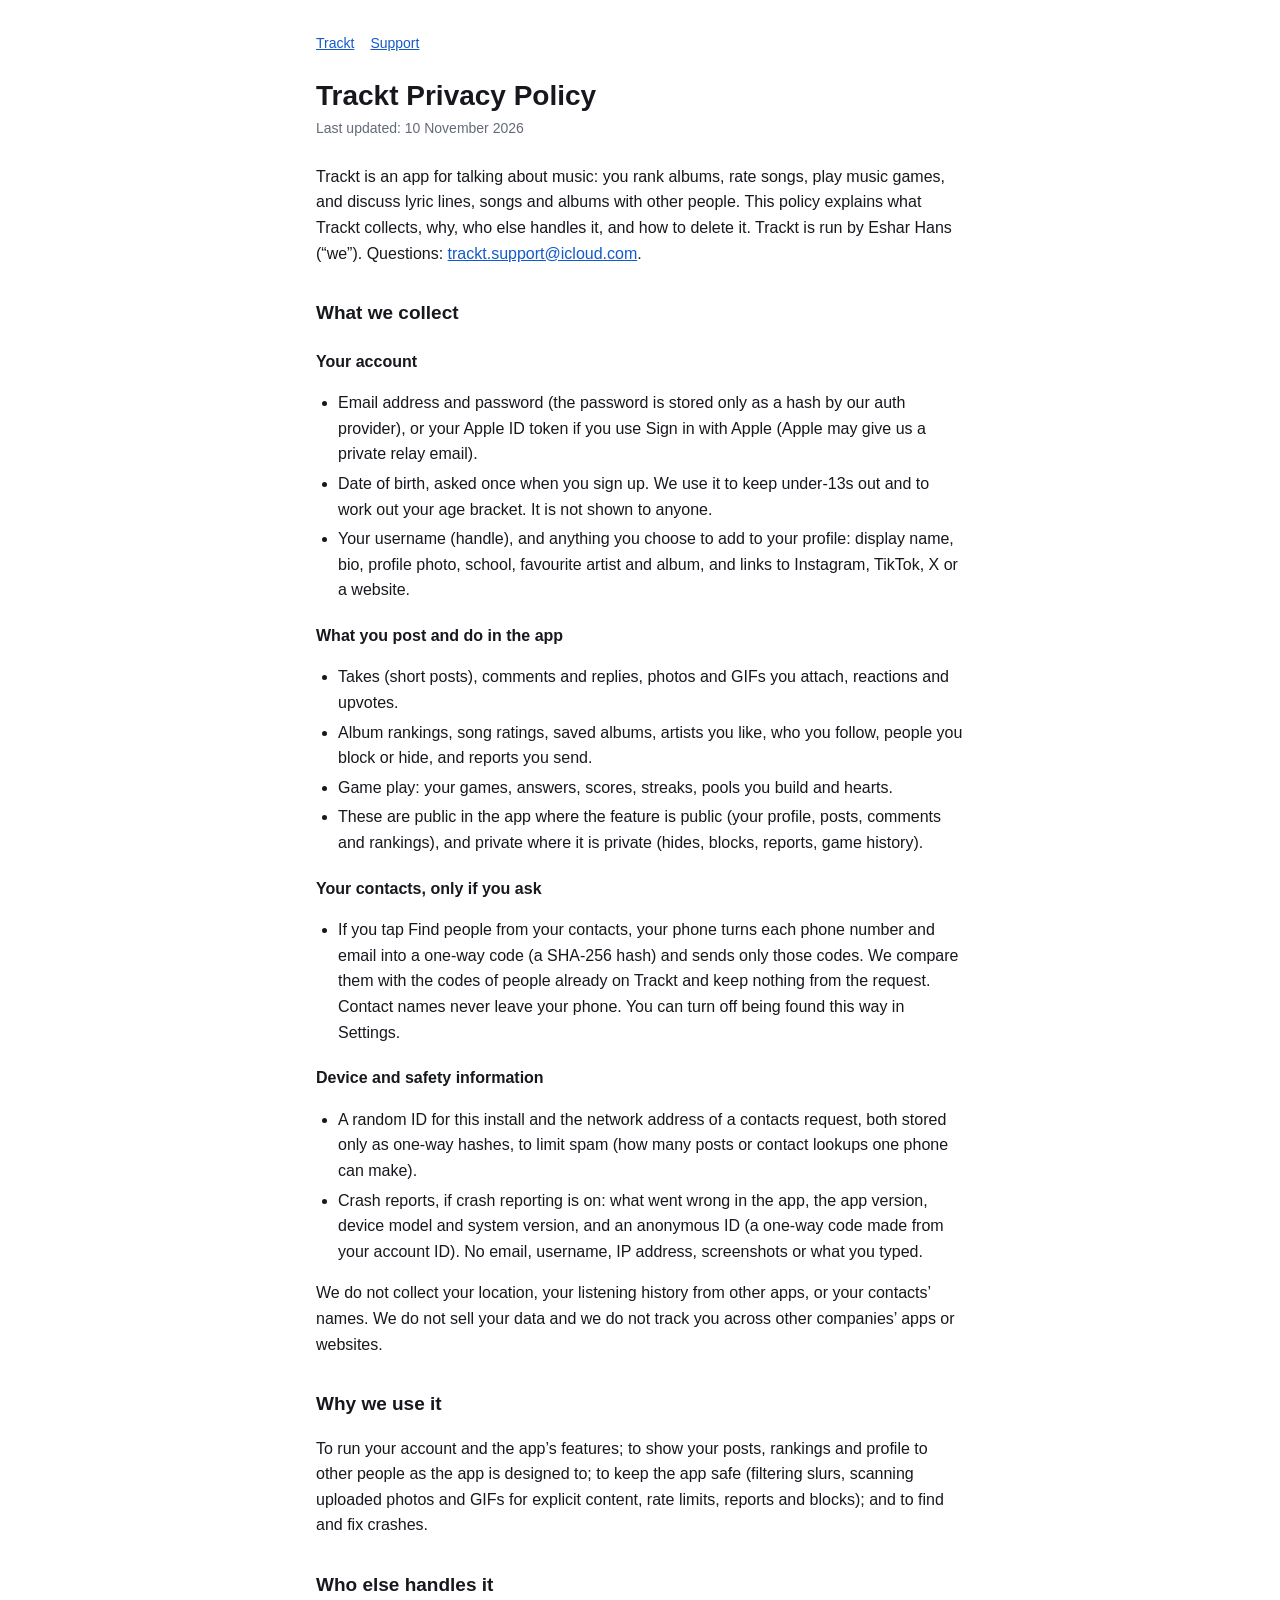
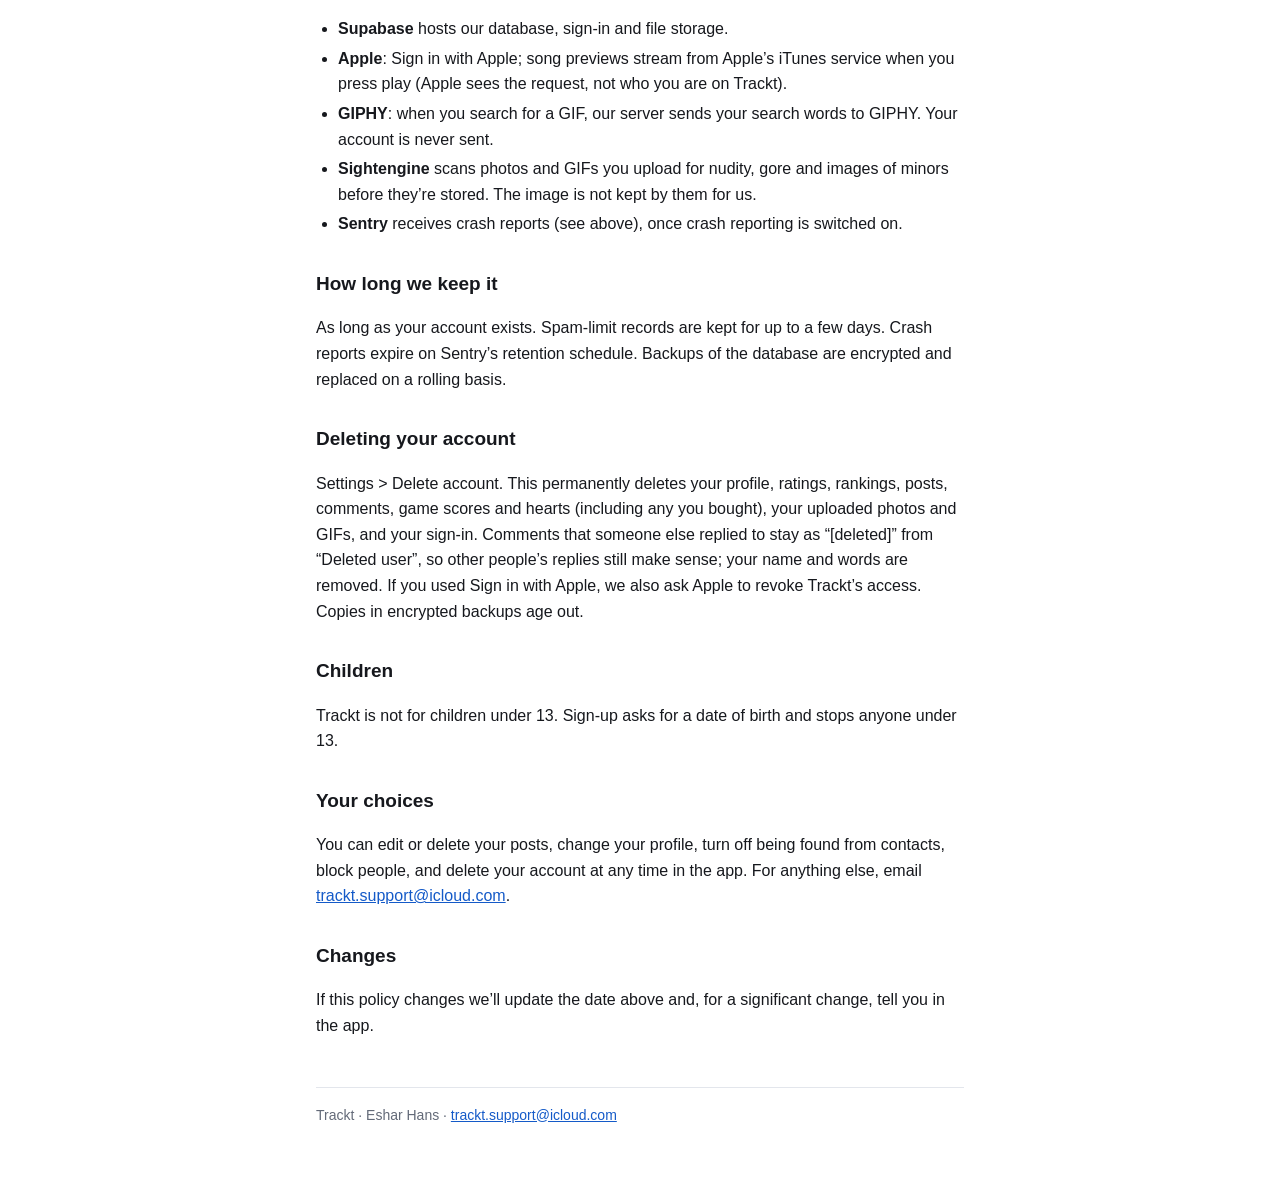
==== privacy/index.html @ 44f6e6fe "Trackt privacy policy and support pages" ====
<!doctype html>
<html lang="en">
<head>
<meta charset="utf-8">
<meta name="viewport" content="width=device-width, initial-scale=1">
<title>Trackt Privacy Policy</title>
<link rel="stylesheet" href="../style.css">
</head>
<body>
<main>
<nav><a href="../">Trackt</a><a href="../support/">Support</a></nav>
<h1>Trackt Privacy Policy</h1>
<p class="updated">Last updated: 10 November 2026</p>

<p>Trackt is an app for talking about music: you rank albums, rate songs, play music games, and discuss lyric lines, songs and albums with other people. This policy explains what Trackt collects, why, who else handles it, and how to delete it. Trackt is run by Eshar Hans (“we”). Questions: <a href="mailto:trackt.support@icloud.com">trackt.support@icloud.com</a>.</p>

<h2>What we collect</h2>
<h3>Your account</h3>
<ul>
<li>Email address and password (the password is stored only as a hash by our auth provider), or your Apple ID token if you use Sign in with Apple (Apple may give us a private relay email).</li>
<li>Date of birth, asked once when you sign up. We use it to keep under-13s out and to work out your age bracket. It is not shown to anyone.</li>
<li>Your username (handle), and anything you choose to add to your profile: display name, bio, profile photo, school, favourite artist and album, and links to Instagram, TikTok, X or a website.</li>
</ul>
<h3>What you post and do in the app</h3>
<ul>
<li>Takes (short posts), comments and replies, photos and GIFs you attach, reactions and upvotes.</li>
<li>Album rankings, song ratings, saved albums, artists you like, who you follow, people you block or hide, and reports you send.</li>
<li>Game play: your games, answers, scores, streaks, pools you build and hearts.</li>
<li>These are public in the app where the feature is public (your profile, posts, comments and rankings), and private where it is private (hides, blocks, reports, game history).</li>
</ul>
<h3>Your contacts, only if you ask</h3>
<ul>
<li>If you tap Find people from your contacts, your phone turns each phone number and email into a one-way code (a SHA-256 hash) and sends only those codes. We compare them with the codes of people already on Trackt and keep nothing from the request. Contact names never leave your phone. You can turn off being found this way in Settings.</li>
</ul>
<h3>Device and safety information</h3>
<ul>
<li>A random ID for this install and the network address of a contacts request, both stored only as one-way hashes, to limit spam (how many posts or contact lookups one phone can make).</li>
<li>Crash reports, if crash reporting is on: what went wrong in the app, the app version, device model and system version, and an anonymous ID (a one-way code made from your account ID). No email, username, IP address, screenshots or what you typed.</li>
</ul>
<p>We do not collect your location, your listening history from other apps, or your contacts’ names. We do not sell your data and we do not track you across other companies’ apps or websites.</p>

<h2>Why we use it</h2>
<p>To run your account and the app’s features; to show your posts, rankings and profile to other people as the app is designed to; to keep the app safe (filtering slurs, scanning uploaded photos and GIFs for explicit content, rate limits, reports and blocks); and to find and fix crashes.</p>

<h2>Who else handles it</h2>
<ul>
<li><strong>Supabase</strong> hosts our database, sign-in and file storage.</li>
<li><strong>Apple</strong>: Sign in with Apple; song previews stream from Apple’s iTunes service when you press play (Apple sees the request, not who you are on Trackt).</li>
<li><strong>GIPHY</strong>: when you search for a GIF, our server sends your search words to GIPHY. Your account is never sent.</li>
<li><strong>Sightengine</strong> scans photos and GIFs you upload for nudity, gore and images of minors before they’re stored. The image is not kept by them for us.</li>
<li><strong>Sentry</strong> receives crash reports (see above), once crash reporting is switched on.</li>
</ul>

<h2>How long we keep it</h2>
<p>As long as your account exists. Spam-limit records are kept for up to a few days. Crash reports expire on Sentry’s retention schedule. Backups of the database are encrypted and replaced on a rolling basis.</p>

<h2>Deleting your account</h2>
<p>Settings &gt; Delete account. This permanently deletes your profile, ratings, rankings, posts, comments, game scores and hearts (including any you bought), your uploaded photos and GIFs, and your sign-in. Comments that someone else replied to stay as “[deleted]” from “Deleted user”, so other people’s replies still make sense; your name and words are removed. If you used Sign in with Apple, we also ask Apple to revoke Trackt’s access. Copies in encrypted backups age out.</p>

<h2>Children</h2>
<p>Trackt is not for children under 13. Sign-up asks for a date of birth and stops anyone under 13.</p>

<h2>Your choices</h2>
<p>You can edit or delete your posts, change your profile, turn off being found from contacts, block people, and delete your account at any time in the app. For anything else, email <a href="mailto:trackt.support@icloud.com">trackt.support@icloud.com</a>.</p>

<h2>Changes</h2>
<p>If this policy changes we’ll update the date above and, for a significant change, tell you in the app.</p>

<footer>Trackt · Eshar Hans · <a href="mailto:trackt.support@icloud.com">trackt.support@icloud.com</a></footer>
</main>
</body>
</html>
---- style.css ----
:root { --bg:#ffffff; --text:#16181d; --muted:#636a78; --link:#145ac8; --rule:#e3e6ec; }
@media (prefers-color-scheme: dark) { :root { --bg:#111317; --text:#eceef2; --muted:#a3a9b6; --link:#7fb0ff; --rule:#2a2e36; } }
* { box-sizing: border-box; }
body { margin:0; background:var(--bg); color:var(--text); font:16px/1.6 -apple-system, BlinkMacSystemFont, "Segoe UI", Roboto, Helvetica, Arial, sans-serif; }
main { max-width:680px; margin:0 auto; padding:32px 16px 64px; }
nav { font-size:14px; margin-bottom:24px; } nav a { margin-right:16px; }
h1 { font-size:28px; line-height:1.25; margin:0 0 4px; } h2 { font-size:19px; margin:32px 0 8px; } h3 { font-size:16px; margin:20px 0 4px; }
.updated { color:var(--muted); font-size:14px; margin:0 0 24px; }
a { color:var(--link); } ul { padding-left:22px; } li { margin:4px 0; }
footer { border-top:1px solid var(--rule); margin-top:48px; padding-top:16px; color:var(--muted); font-size:14px; }
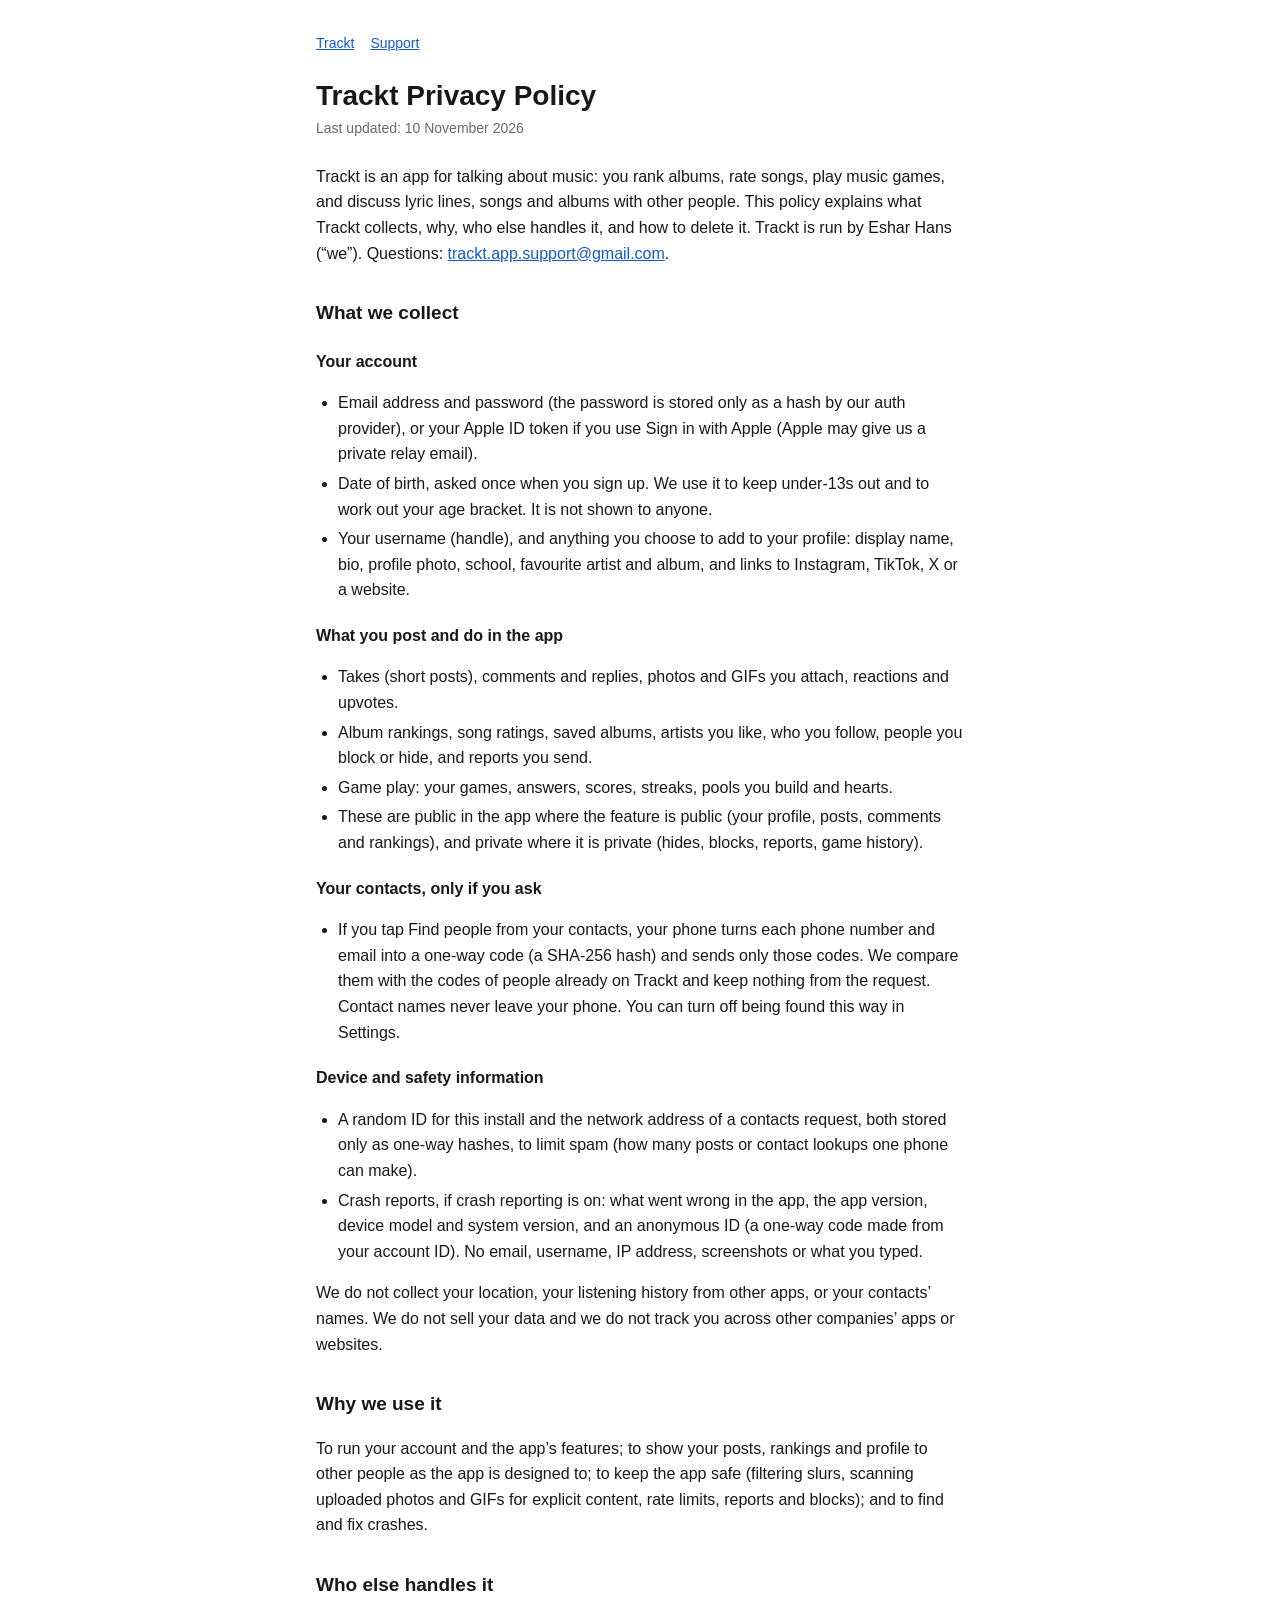
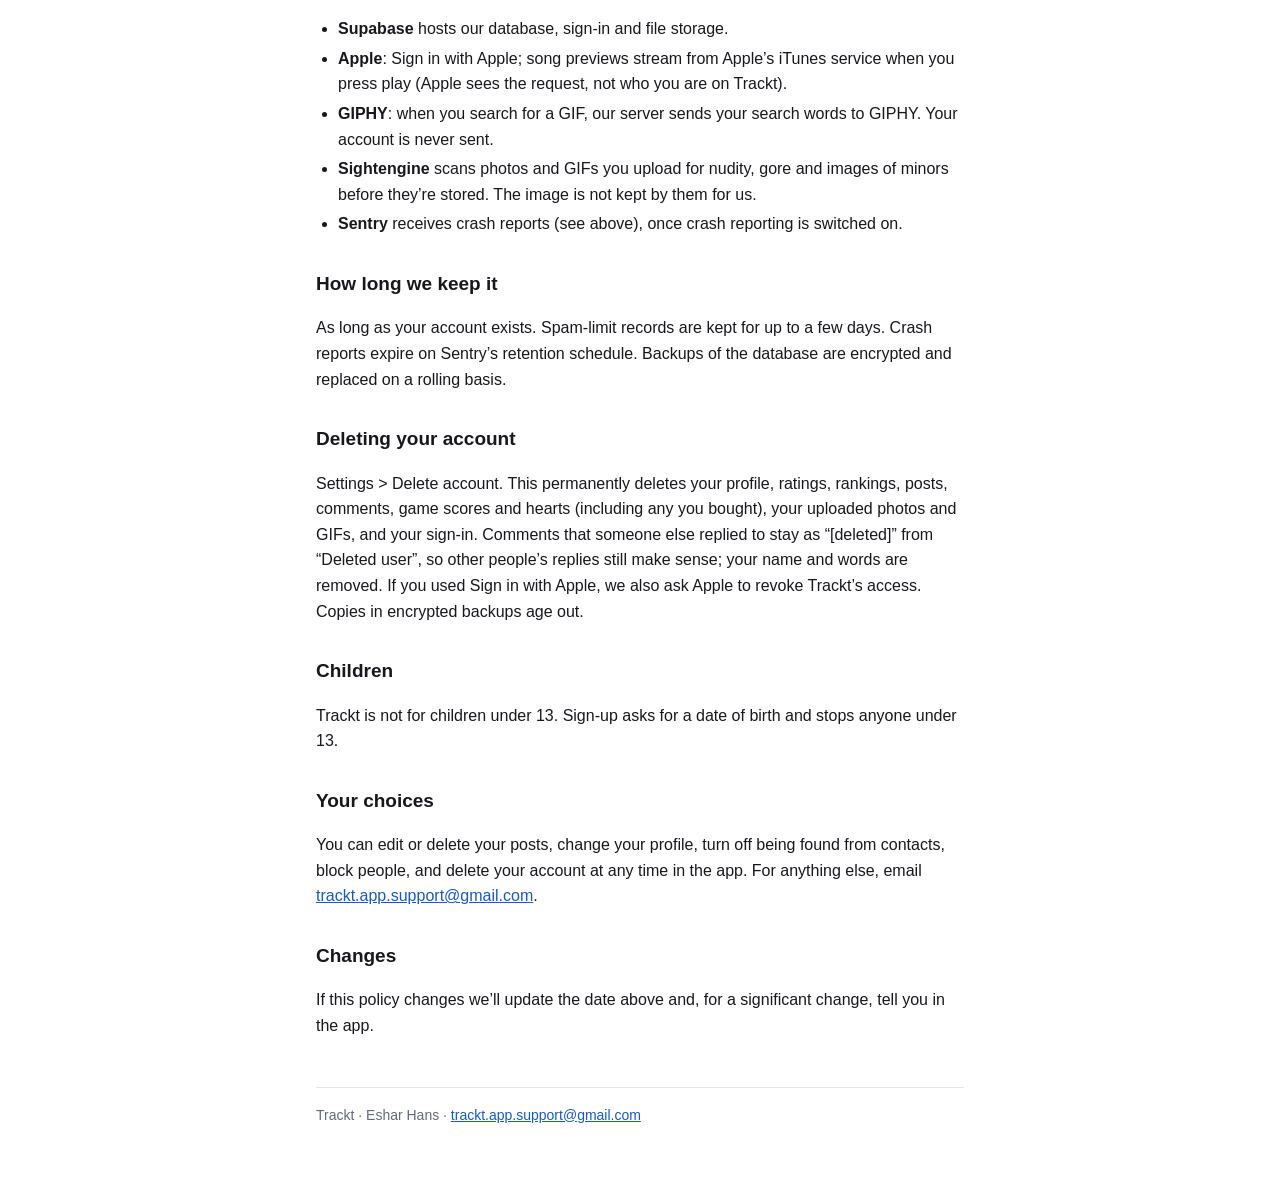
==== commit 198b272f: "Support email: trackt.app.support@gmail.com" ====
--- a/privacy/index.html
+++ b/privacy/index.html
@@ -12,7 +12,7 @@
 <h1>Trackt Privacy Policy</h1>
 <p class="updated">Last updated: 10 November 2026</p>
 
-<p>Trackt is an app for talking about music: you rank albums, rate songs, play music games, and discuss lyric lines, songs and albums with other people. This policy explains what Trackt collects, why, who else handles it, and how to delete it. Trackt is run by Eshar Hans (“we”). Questions: <a href="mailto:trackt.support@icloud.com">trackt.support@icloud.com</a>.</p>
+<p>Trackt is an app for talking about music: you rank albums, rate songs, play music games, and discuss lyric lines, songs and albums with other people. This policy explains what Trackt collects, why, who else handles it, and how to delete it. Trackt is run by Eshar Hans (“we”). Questions: <a href="mailto:trackt.app.support@gmail.com">trackt.app.support@gmail.com</a>.</p>
 
 <h2>What we collect</h2>
 <h3>Your account</h3>
@@ -61,12 +61,12 @@
 <p>Trackt is not for children under 13. Sign-up asks for a date of birth and stops anyone under 13.</p>
 
 <h2>Your choices</h2>
-<p>You can edit or delete your posts, change your profile, turn off being found from contacts, block people, and delete your account at any time in the app. For anything else, email <a href="mailto:trackt.support@icloud.com">trackt.support@icloud.com</a>.</p>
+<p>You can edit or delete your posts, change your profile, turn off being found from contacts, block people, and delete your account at any time in the app. For anything else, email <a href="mailto:trackt.app.support@gmail.com">trackt.app.support@gmail.com</a>.</p>
 
 <h2>Changes</h2>
 <p>If this policy changes we’ll update the date above and, for a significant change, tell you in the app.</p>
 
-<footer>Trackt · Eshar Hans · <a href="mailto:trackt.support@icloud.com">trackt.support@icloud.com</a></footer>
+<footer>Trackt · Eshar Hans · <a href="mailto:trackt.app.support@gmail.com">trackt.app.support@gmail.com</a></footer>
 </main>
 </body>
 </html>
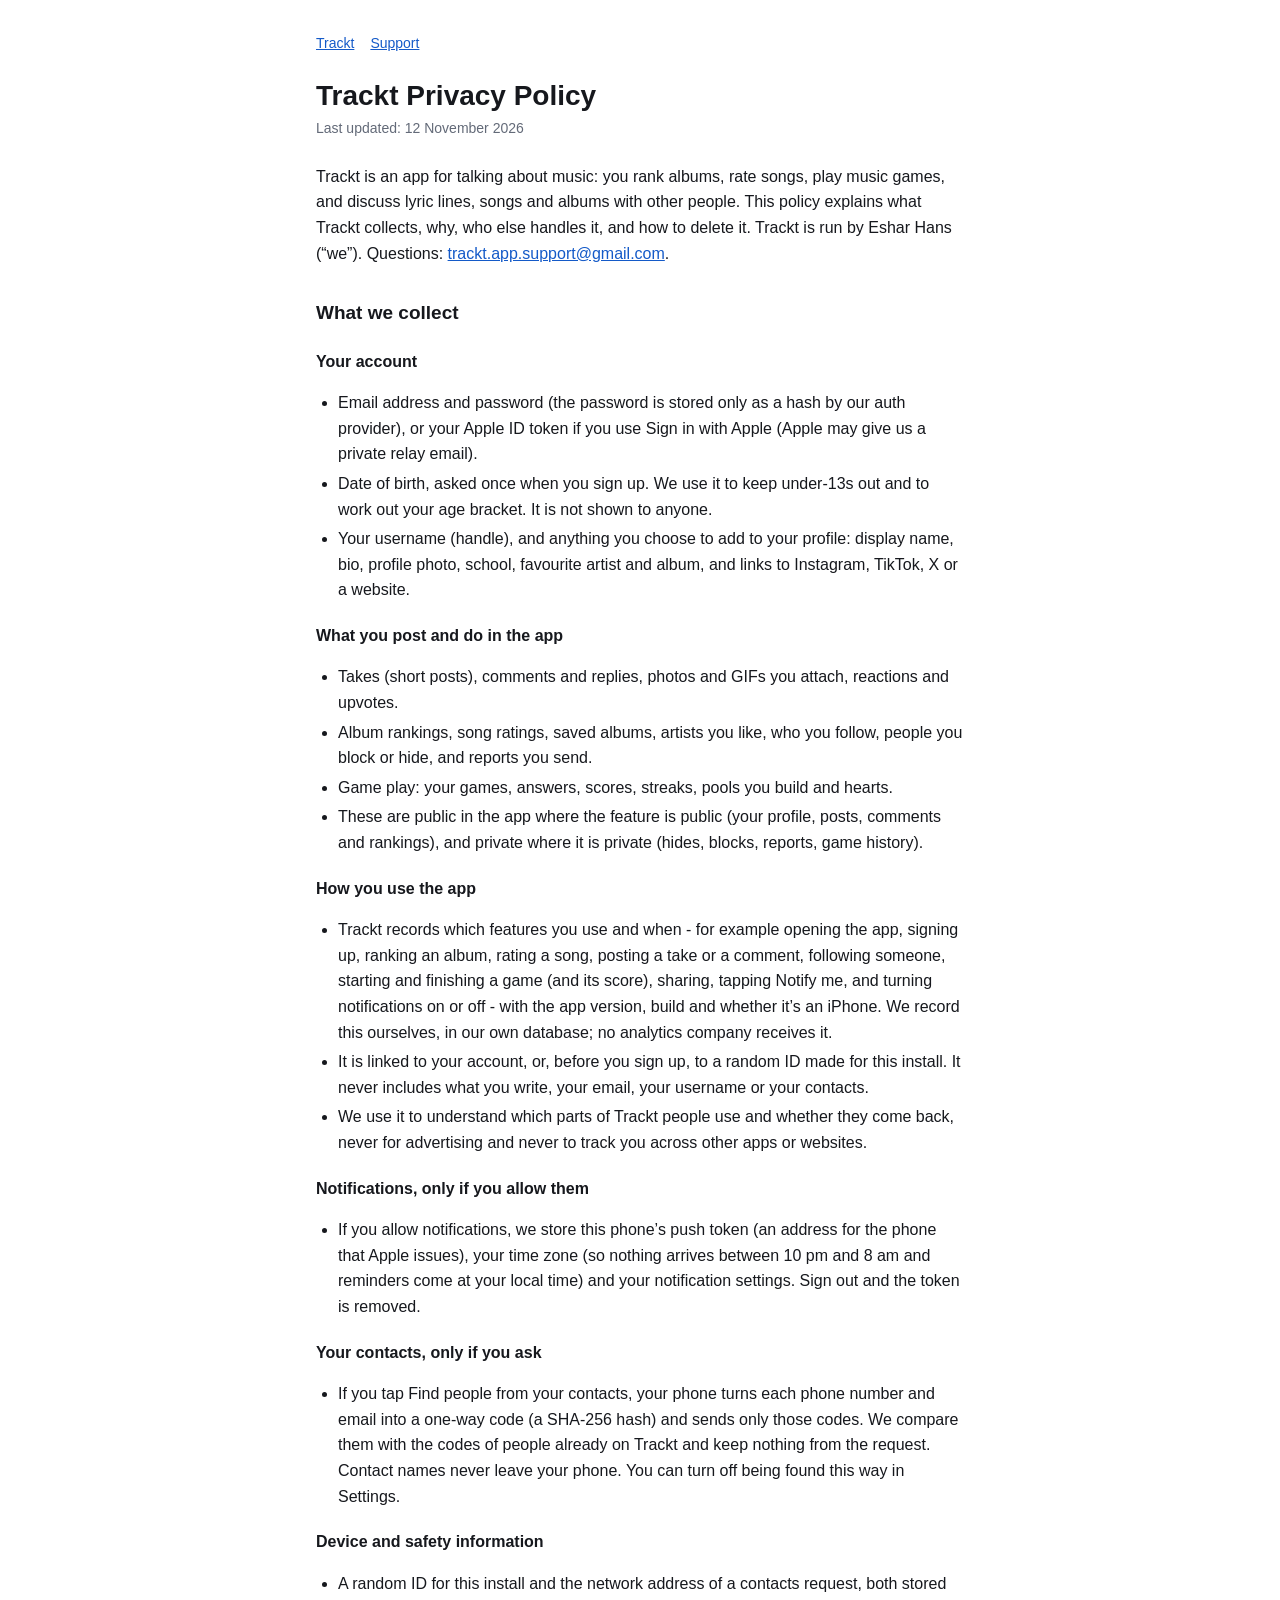
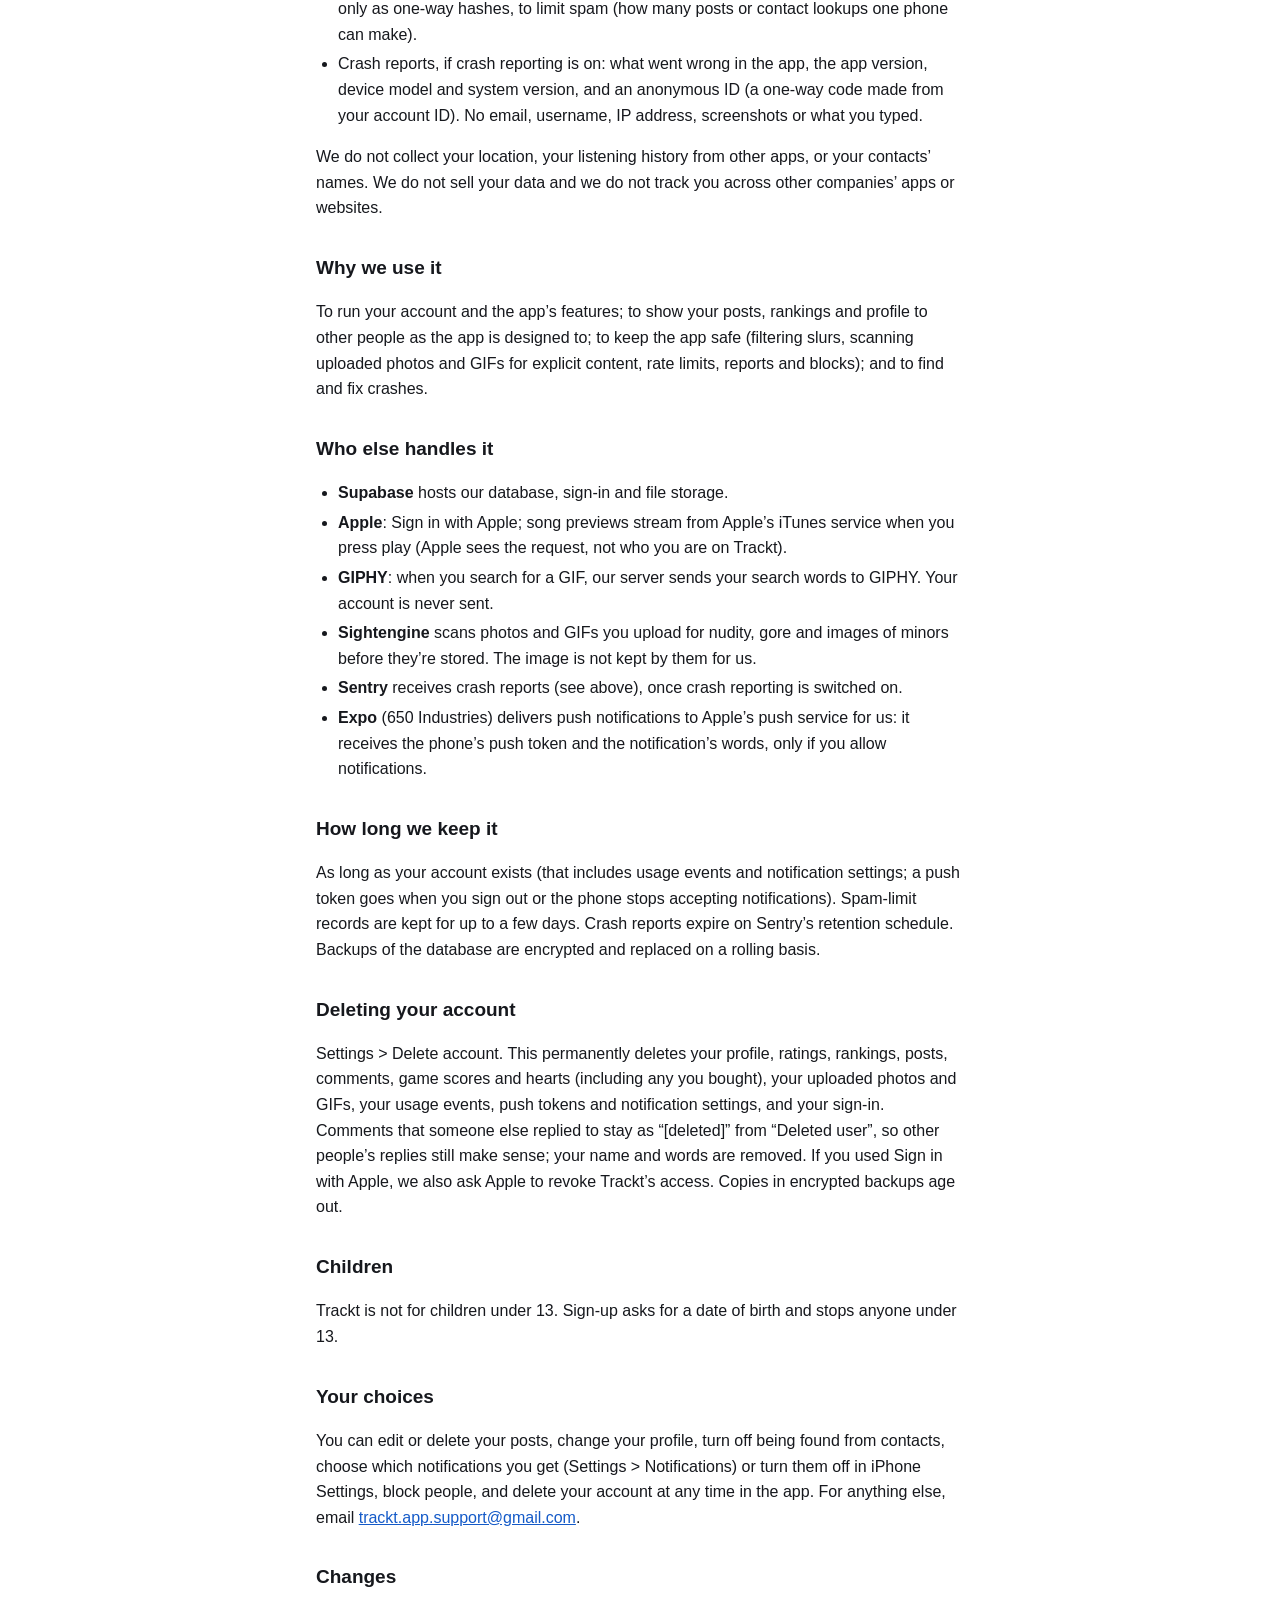
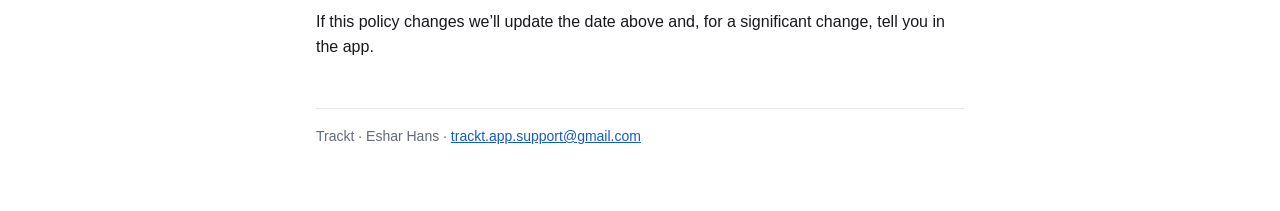
==== commit 1ca91995: "Privacy policy: usage events (first-party) and push notifications (12 Nov 2026)" ====
--- a/privacy/index.html
+++ b/privacy/index.html
@@ -10,7 +10,7 @@
 <main>
 <nav><a href="../">Trackt</a><a href="../support/">Support</a></nav>
 <h1>Trackt Privacy Policy</h1>
-<p class="updated">Last updated: 10 November 2026</p>
+<p class="updated">Last updated: 12 November 2026</p>
 
 <p>Trackt is an app for talking about music: you rank albums, rate songs, play music games, and discuss lyric lines, songs and albums with other people. This policy explains what Trackt collects, why, who else handles it, and how to delete it. Trackt is run by Eshar Hans (“we”). Questions: <a href="mailto:trackt.app.support@gmail.com">trackt.app.support@gmail.com</a>.</p>
 
@@ -28,6 +28,18 @@
 <li>Game play: your games, answers, scores, streaks, pools you build and hearts.</li>
 <li>These are public in the app where the feature is public (your profile, posts, comments and rankings), and private where it is private (hides, blocks, reports, game history).</li>
 </ul>
+<h3>How you use the app</h3>
+<ul>
+<li>Trackt records which features you use and when - for example opening the app, signing up, ranking an album, rating a song, posting a take or a comment, following someone, starting and finishing a game (and its score), sharing, tapping Notify me, and turning notifications on or off - with the app version, build and whether it’s an iPhone. We record this ourselves, in our own database; no analytics company receives it.</li>
+<li>It is linked to your account, or, before you sign up, to a random ID made for this install. It never includes what you write, your email, your username or your contacts.</li>
+<li>We use it to understand which parts of Trackt people use and whether they come back, never for advertising and never to track you across other apps or websites.</li>
+</ul>
+
+<h3>Notifications, only if you allow them</h3>
+<ul>
+<li>If you allow notifications, we store this phone’s push token (an address for the phone that Apple issues), your time zone (so nothing arrives between 10 pm and 8 am and reminders come at your local time) and your notification settings. Sign out and the token is removed.</li>
+</ul>
+
 <h3>Your contacts, only if you ask</h3>
 <ul>
 <li>If you tap Find people from your contacts, your phone turns each phone number and email into a one-way code (a SHA-256 hash) and sends only those codes. We compare them with the codes of people already on Trackt and keep nothing from the request. Contact names never leave your phone. You can turn off being found this way in Settings.</li>
@@ -49,19 +61,20 @@
 <li><strong>GIPHY</strong>: when you search for a GIF, our server sends your search words to GIPHY. Your account is never sent.</li>
 <li><strong>Sightengine</strong> scans photos and GIFs you upload for nudity, gore and images of minors before they’re stored. The image is not kept by them for us.</li>
 <li><strong>Sentry</strong> receives crash reports (see above), once crash reporting is switched on.</li>
+<li><strong>Expo</strong> (650 Industries) delivers push notifications to Apple’s push service for us: it receives the phone’s push token and the notification’s words, only if you allow notifications.</li>
 </ul>
 
 <h2>How long we keep it</h2>
-<p>As long as your account exists. Spam-limit records are kept for up to a few days. Crash reports expire on Sentry’s retention schedule. Backups of the database are encrypted and replaced on a rolling basis.</p>
+<p>As long as your account exists (that includes usage events and notification settings; a push token goes when you sign out or the phone stops accepting notifications). Spam-limit records are kept for up to a few days. Crash reports expire on Sentry’s retention schedule. Backups of the database are encrypted and replaced on a rolling basis.</p>
 
 <h2>Deleting your account</h2>
-<p>Settings &gt; Delete account. This permanently deletes your profile, ratings, rankings, posts, comments, game scores and hearts (including any you bought), your uploaded photos and GIFs, and your sign-in. Comments that someone else replied to stay as “[deleted]” from “Deleted user”, so other people’s replies still make sense; your name and words are removed. If you used Sign in with Apple, we also ask Apple to revoke Trackt’s access. Copies in encrypted backups age out.</p>
+<p>Settings &gt; Delete account. This permanently deletes your profile, ratings, rankings, posts, comments, game scores and hearts (including any you bought), your uploaded photos and GIFs, your usage events, push tokens and notification settings, and your sign-in. Comments that someone else replied to stay as “[deleted]” from “Deleted user”, so other people’s replies still make sense; your name and words are removed. If you used Sign in with Apple, we also ask Apple to revoke Trackt’s access. Copies in encrypted backups age out.</p>
 
 <h2>Children</h2>
 <p>Trackt is not for children under 13. Sign-up asks for a date of birth and stops anyone under 13.</p>
 
 <h2>Your choices</h2>
-<p>You can edit or delete your posts, change your profile, turn off being found from contacts, block people, and delete your account at any time in the app. For anything else, email <a href="mailto:trackt.app.support@gmail.com">trackt.app.support@gmail.com</a>.</p>
+<p>You can edit or delete your posts, change your profile, turn off being found from contacts, choose which notifications you get (Settings &gt; Notifications) or turn them off in iPhone Settings, block people, and delete your account at any time in the app. For anything else, email <a href="mailto:trackt.app.support@gmail.com">trackt.app.support@gmail.com</a>.</p>
 
 <h2>Changes</h2>
 <p>If this policy changes we’ll update the date above and, for a significant change, tell you in the app.</p>
